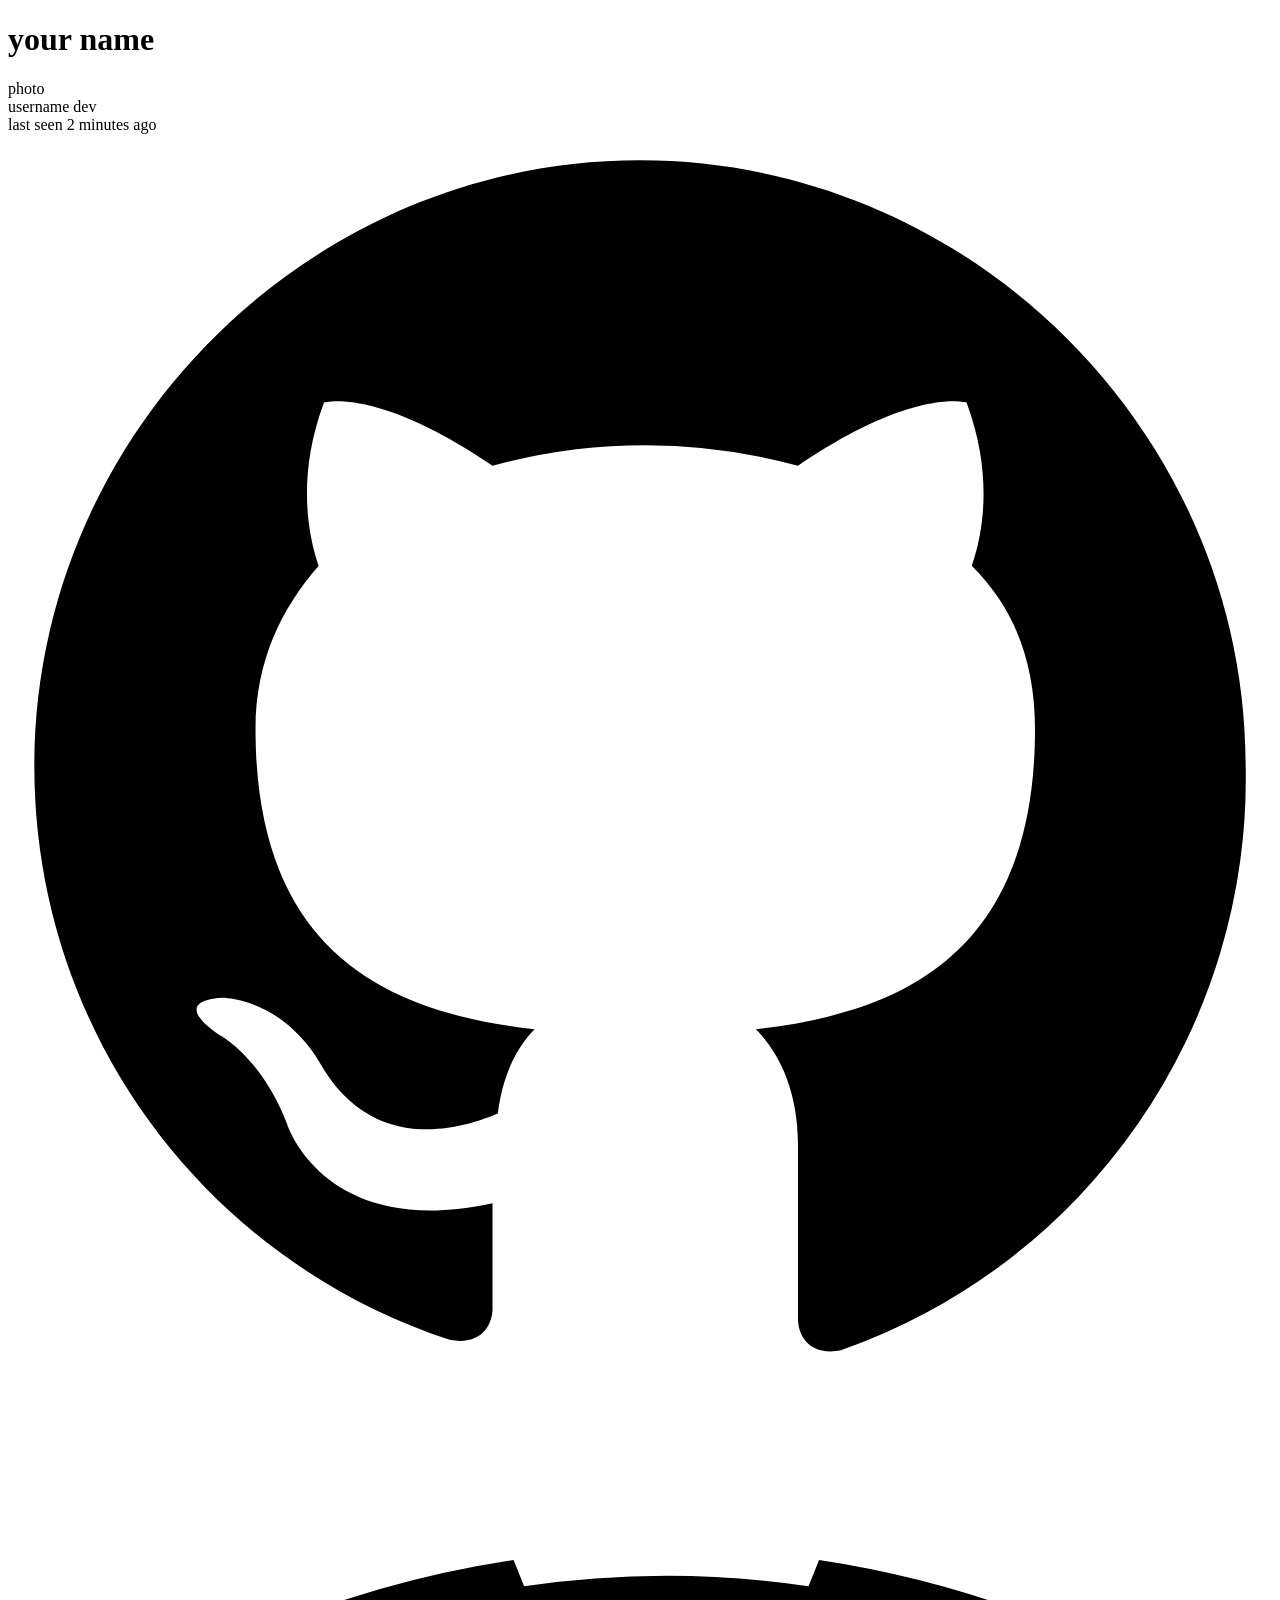
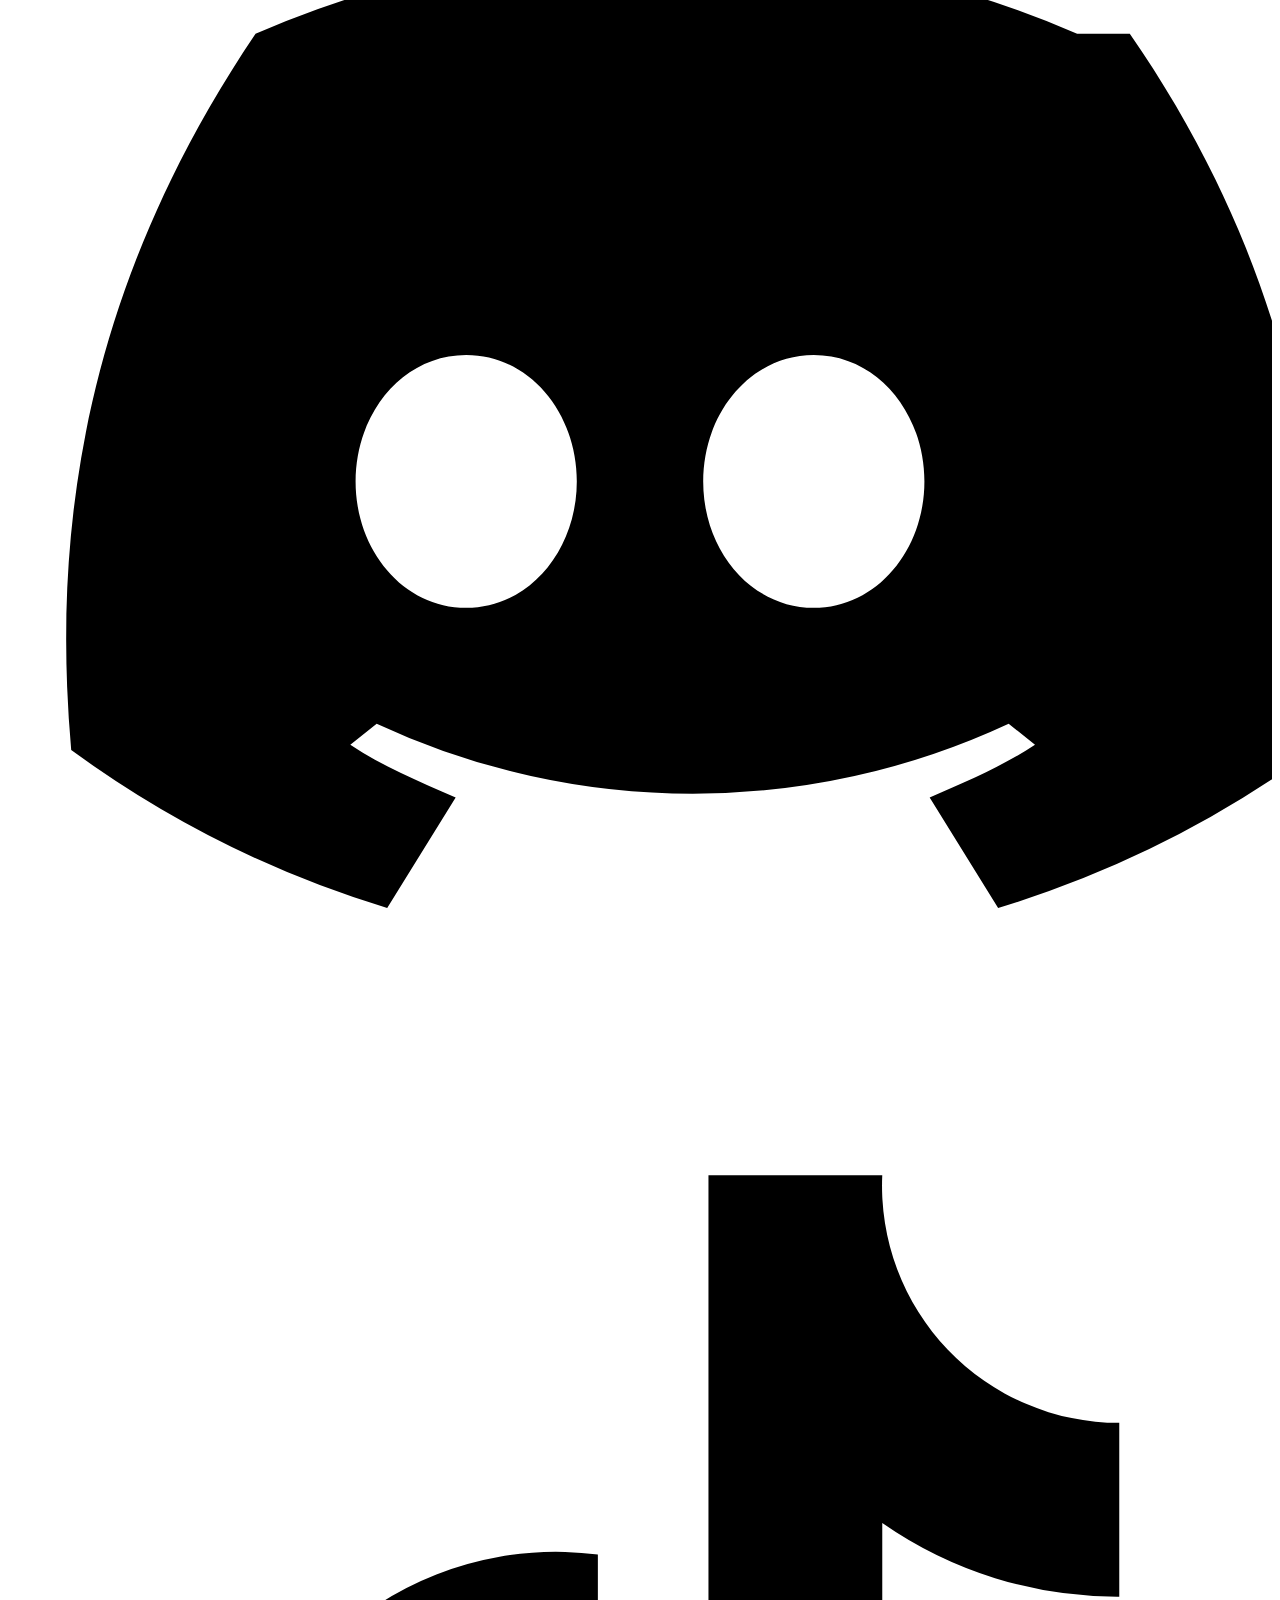
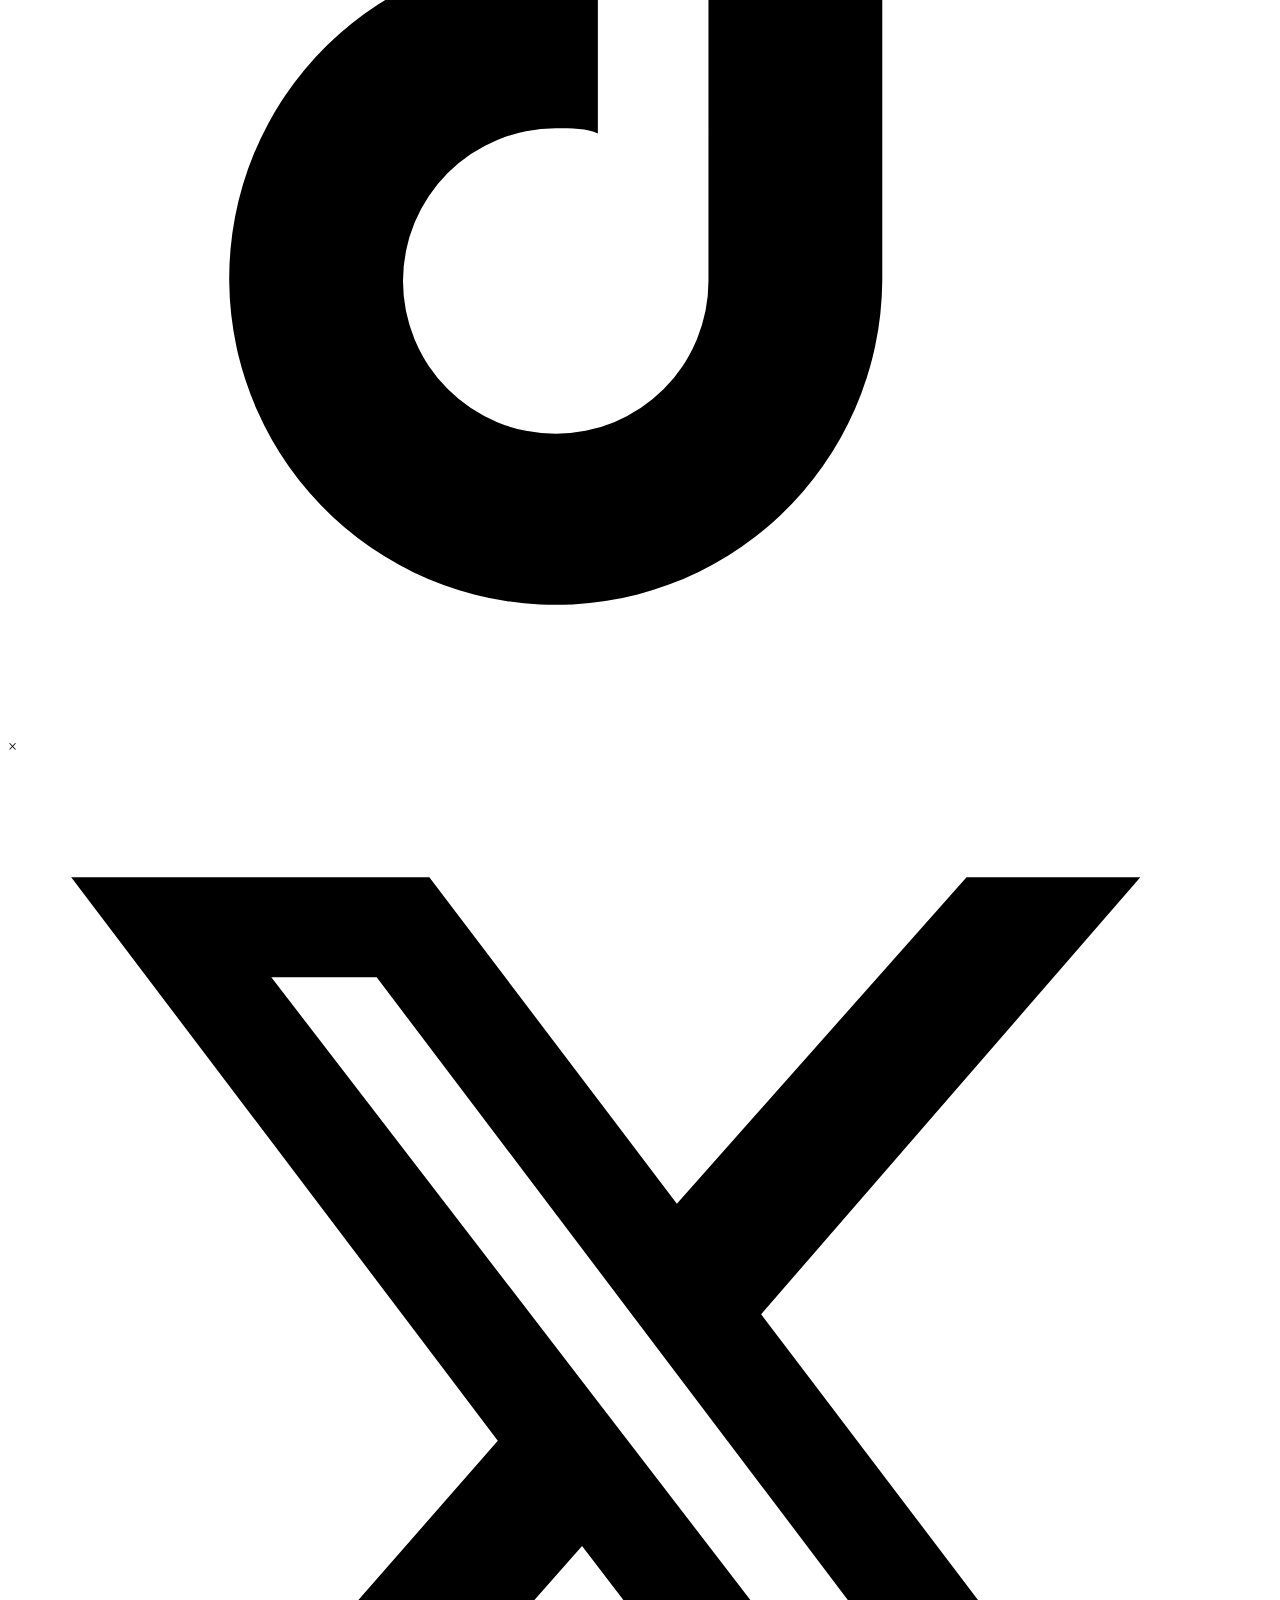
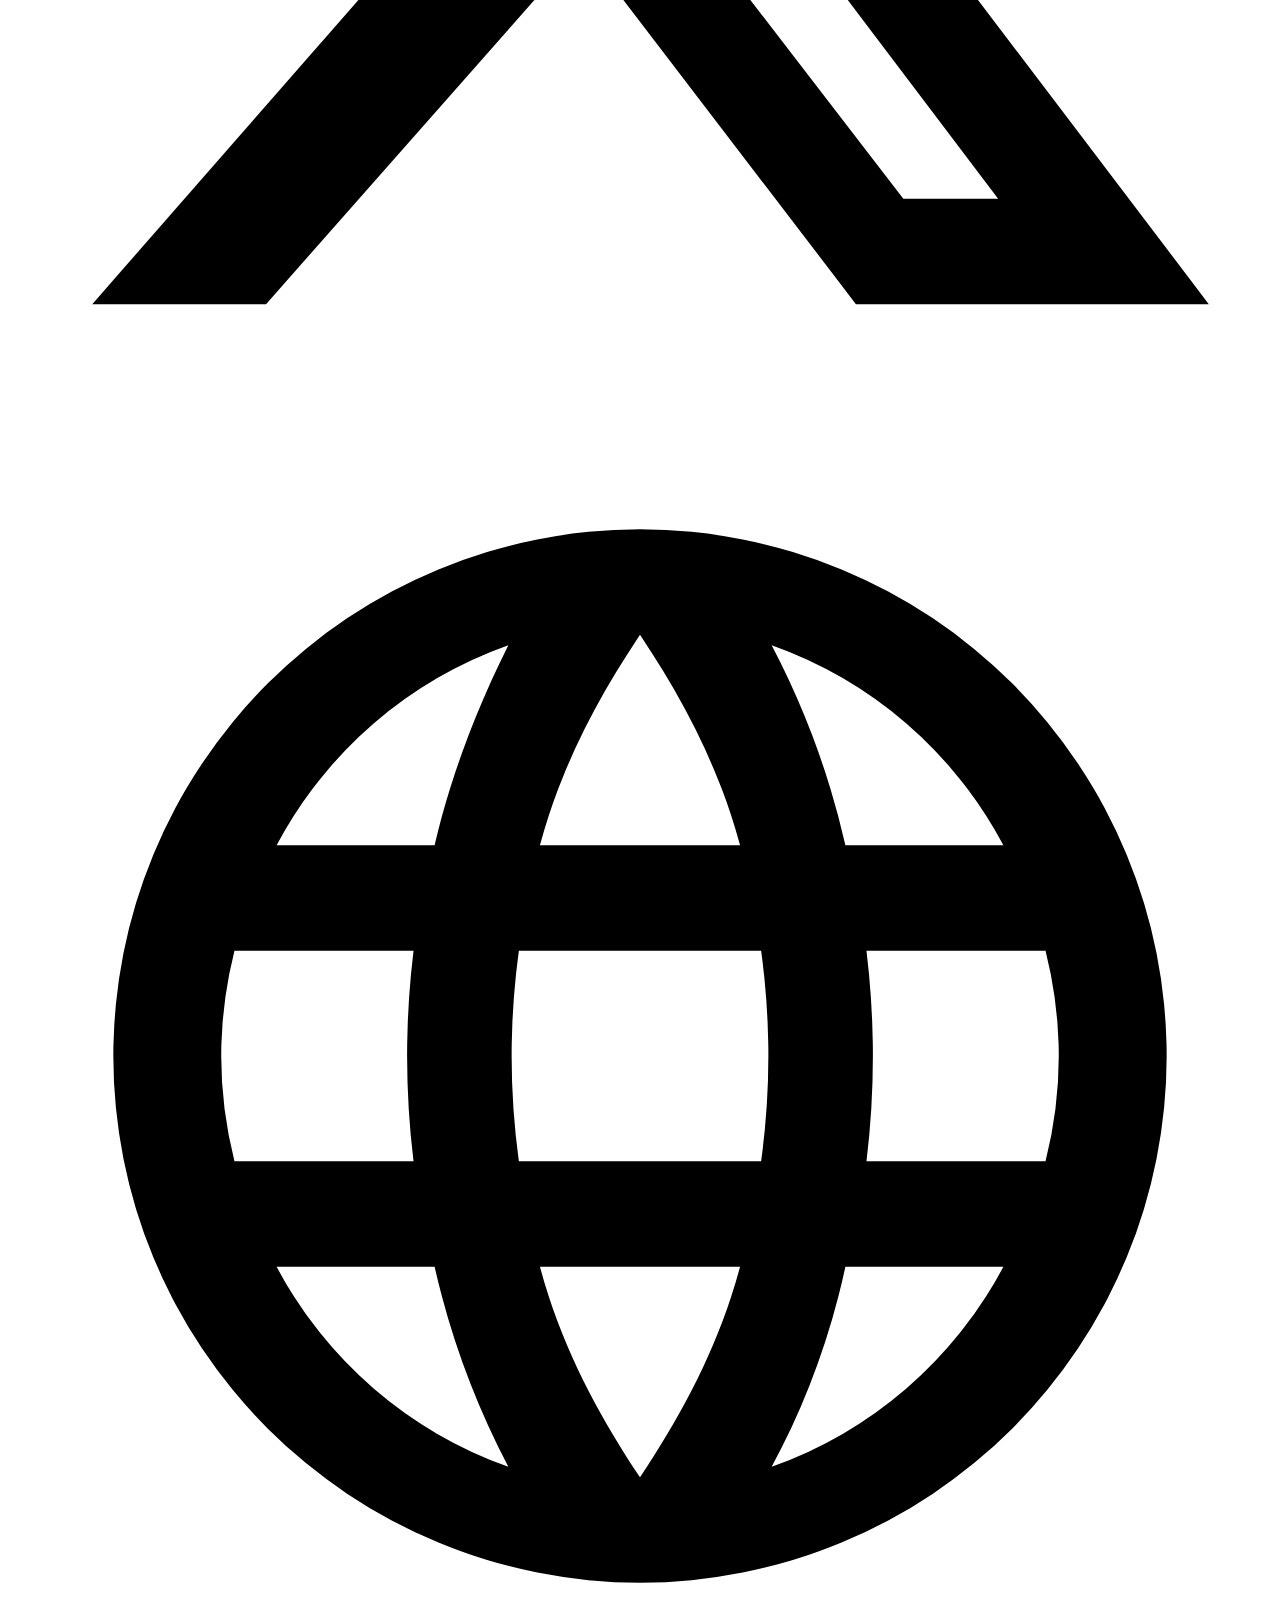
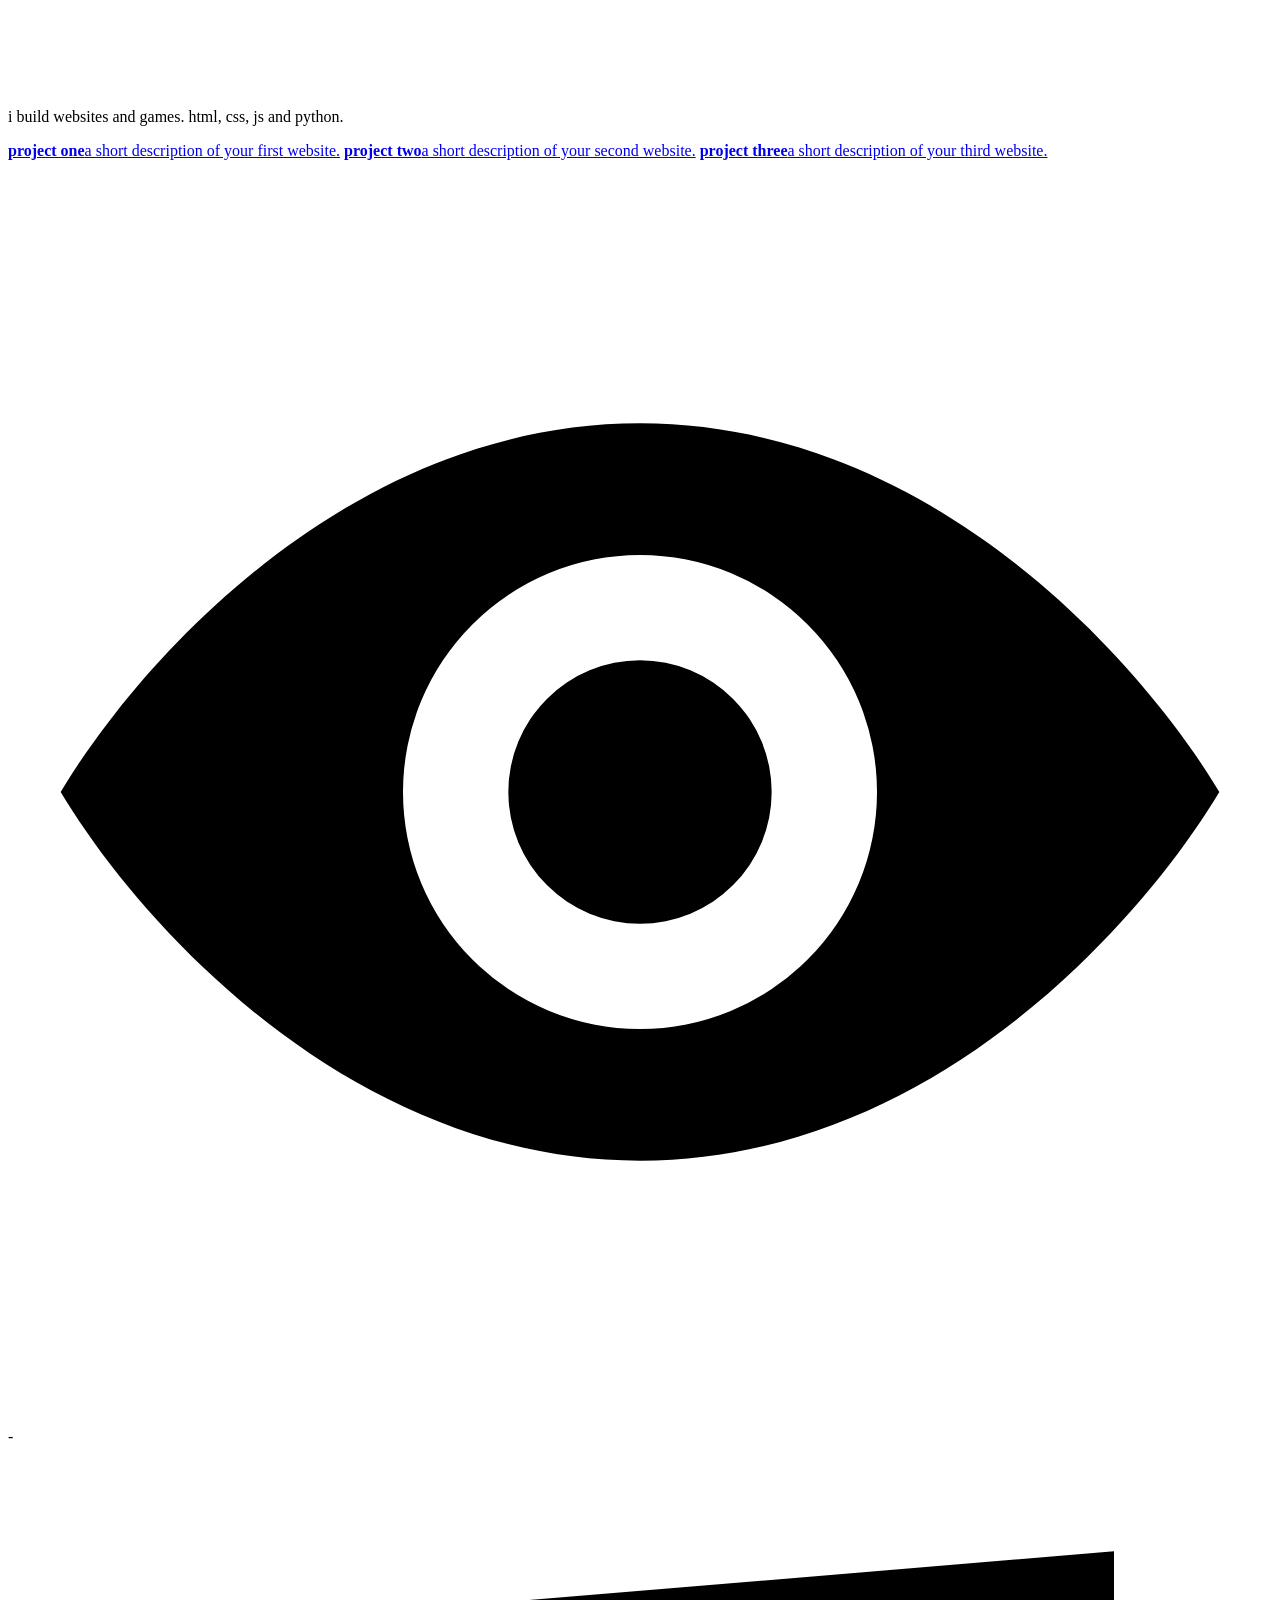
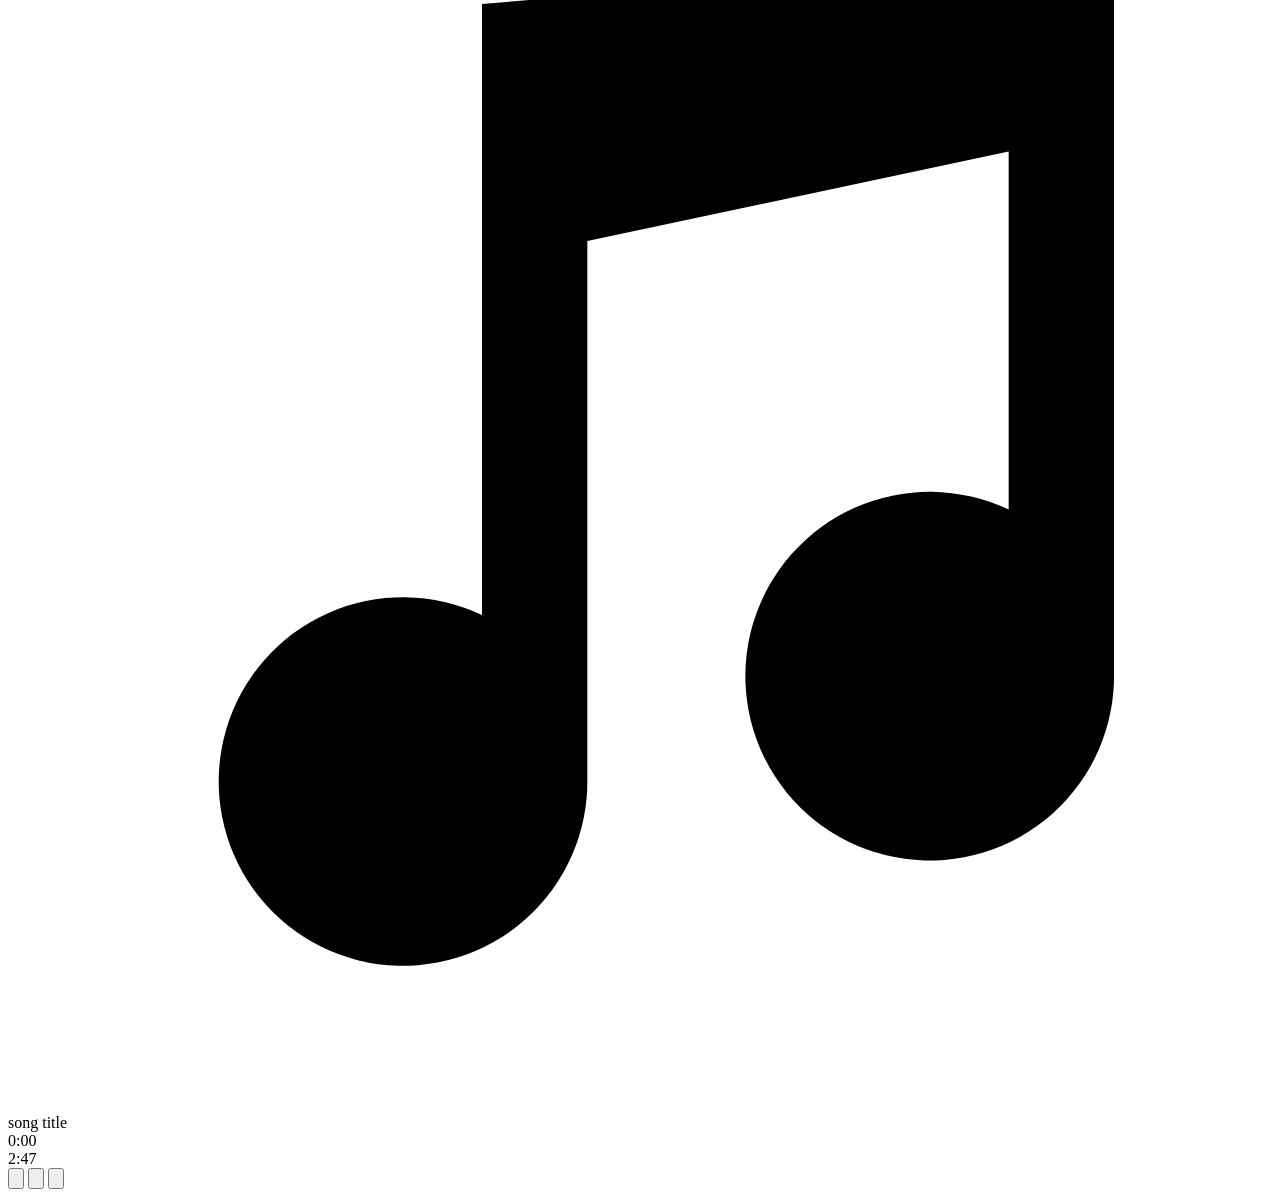
==== index.html @ 69d5894a "Update and rename My Portfolio.html to index.html" ====
<!DOCTYPE html>
<html lang="en">
<head>
<meta charset="utf-8">
<meta name="viewport" content="width=device-width, initial-scale=1, viewport-fit=cover">
<title>my portfolio</title>
<link rel="stylesheet" href="https://fonts.googleapis.com/css2?family=Outfit:wght@300;400;500;600&display=swap">
<link rel="stylesheet" href="style.css">
</head>
<body>
<main class="card">
  <h1>your name</h1>
  <div class="pill">
    <div class="av" role="img" aria-label="profile picture">photo<i></i></div>
    <div>
      <div class="nm">username <span class="badge">dev</span><span class="dia"></span></div>
      <div class="seen">last seen 2 minutes ago</div>
    </div>
  </div>
  <nav class="icons" aria-label="links">
    <a href="https://github.com/yourname" aria-label="GitHub"><svg viewBox="0 0 24 24"><path d="M12 .5C5.7.5.5 5.7.5 12c0 5.1 3.3 9.4 7.9 10.9.6.1.8-.3.8-.6v-2c-3.2.7-3.9-1.5-3.9-1.5-.5-1.3-1.3-1.7-1.3-1.7-1-.7.1-.7.1-.7 1.2.1 1.8 1.2 1.8 1.2 1 1.8 2.7 1.3 3.4 1 .1-.8.4-1.3.7-1.6-2.6-.3-5.3-1.3-5.3-5.7 0-1.3.5-2.3 1.2-3.1-.1-.3-.5-1.5.1-3.1 0 0 1-.3 3.2 1.2a11 11 0 0 1 5.8 0c2.2-1.5 3.2-1.2 3.2-1.2.6 1.6.2 2.8.1 3.1.8.8 1.2 1.8 1.2 3.1 0 4.4-2.7 5.4-5.3 5.7.4.4.8 1.1.8 2.2v3.3c0 .3.2.7.8.6A11.5 11.5 0 0 0 23.5 12C23.5 5.700 18.300.5 12 .5z"/></svg></a>
    <a href="https://discord.com/users/yourid" aria-label="Discord"><svg viewBox="0 0 24 24"><path d="M20.3 4.4A19.800 19.800 0 0 0 15.400 3l-.2.500a18.300 18.300 0 0 0-5.400 0L9.600 3a19.700 19.700 0 0 0-4.900 1.400C1.600 9 .8 13.500 1.200 18a20 20 0 0 0 6 3l1.300-2.100c-.7-.3-1.400-.6-2-1l.5-.4a14.200 14.200 0 0 0 12 0l.5.400c-.6.400-1.300.7-2 1l1.300 2.100a20 20 0 0 0 6-3c.5-5.200-.8-9.700-3.500-13.600zM8.700 15.300c-1.200 0-2.100-1.100-2.100-2.400s.9-2.400 2.100-2.400 2.100 1.100 2.100 2.400-.9 2.400-2.100 2.400zm6.600 0c-1.200 0-2.100-1.100-2.100-2.400s.9-2.400 2.100-2.400 2.100 1.100 2.100 2.400-.9 2.400-2.100 2.400z"/></svg></a>
    <a href="https://tiktok.com/@yourname" aria-label="TikTok"><svg viewBox="0 0 24 24"><path d="M16.600 2h-3.300v13.400a2.900 2.900 0 1 1-2.900-2.900c.3 0 .6 0 .8.100V9.200a6.200 6.200 0 1 0 5.400 6.200V8.600a7.800 7.800 0 0 0 4.500 1.400V6.700A4.500 4.500 0 0 1 16.600 2z"/></svg></a>
    <span class="sep" aria-hidden="true">×</span>
    <a href="https://x.com/yourname" aria-label="X"><svg viewBox="0 0 24 24"><path d="M18.200 2.300h3.300l-7.200 8.300 8.500 11.200h-6.700l-5.200-6.800-6 6.800H1.600l7.700-8.800L1.200 2.300h6.800l4.700 6.200 5.500-6.200zm-1.200 17.500h1.800L7 4.200H5l12 15.600z"/></svg></a>
    <a href="https://yoursite.com" aria-label="Website"><svg viewBox="0 0 24 24"><path d="M12 2a10 10 0 1 0 0 20 10 10 0 0 0 0-20zm6.900 6h-3a15.600 15.600 0 0 0-1.400-3.800A8 8 0 0 1 18.900 8zM12 4c.8 1.200 1.500 2.500 1.900 4h-3.800c.4-1.500 1.100-2.800 1.900-4zM4.300 14a8.200 8.200 0 0 1 0-4h3.400a16.500 16.500 0 0 0 0 4H4.300zm.8 2h3a15.600 15.600 0 0 0 1.400 3.800A8 8 0 0 1 5.100 16zm3-8h-3a8 8 0 0 1 4.400-3.800C8.900 5.400 8.400 6.700 8.100 8zM12 20c-.8-1.200-1.500-2.500-1.900-4h3.800c-.4 1.500-1.100 2.800-1.900 4zm2.300-6H9.700a14.700 14.700 0 0 1 0-4h4.600a14.700 14.700 0 0 1 0 4zm.2 5.800c.6-1.100 1.100-2.400 1.400-3.800h3a8 8 0 0 1-4.400 3.800zm1.800-5.800a16.500 16.500 0 0 0 0-4h3.400a8.200 8.200 0 0 1 0 4h-3.400z"/></svg></a>
  </nav>
  <p class="bio">i build websites and games. html, css, js and python.</p>
  <div class="projects">
    <a class="proj" href="https://example.com"><b>project one</b><span>a short description of your first website.</span></a>
    <a class="proj" href="https://example.com"><b>project two</b><span>a short description of your second website.</span></a>
    <a class="proj" href="https://example.com"><b>project three</b><span>a short description of your third website.</span></a>
  </div>
  <div class="views"><svg viewBox="0 0 24 24"><path d="M12 5C6.500 5 2.500 9.500 1 12c1.500 2.500 5.500 7 11 7s9.500-4.500 11-7c-1.500-2.500-5.500-7-11-7zm0 11.500a4.500 4.500 0 1 1 0-9 4.500 4.500 0 0 1 0 9zm0-7a2.500 2.500 0 1 0 0 5 2.500 2.500 0 0 0 0-5z"/></svg><span id="views">-</span></div>
</main>

<section class="player" aria-label="music player">
  <div class="art"><svg viewBox="0 0 24 24"><path d="M9 3v11.600A3.500 3.500 0 1 0 11 17.700V7.500l8-1.700v6.800A3.500 3.500 0 1 0 21 15.700V2L9 3z"/></svg></div>
  <div class="pm">
    <div class="title" id="track">song title</div>
    <div class="row">
      <span id="cur">0:00</span>
      <div class="bar" id="bar"><i id="fill"></i></div>
      <span id="dur">2:47</span>
      <div class="ctl">
        <button aria-label="Previous"><svg viewBox="0 0 24 24"><path d="M6 6h2v12H6zm3.500 6 8.500 6V6z"/></svg></button>
        <button class="pp" id="pp" aria-label="Play"><svg viewBox="0 0 24 24" id="ico"><path d="M8 5v14l11-7z"/></svg></button>
        <button aria-label="Next"><svg viewBox="0 0 24 24"><path d="M6 18l8.500-6L6 6zM16 6v12h2V6z"/></svg></button>
      </div>
    </div>
  </div>
  <!-- Put your song file in the src below (a link to an .mp3) -->
  <audio id="au" src=""></audio>
</section>

<script src="script.js"></script>
</body>
</html>
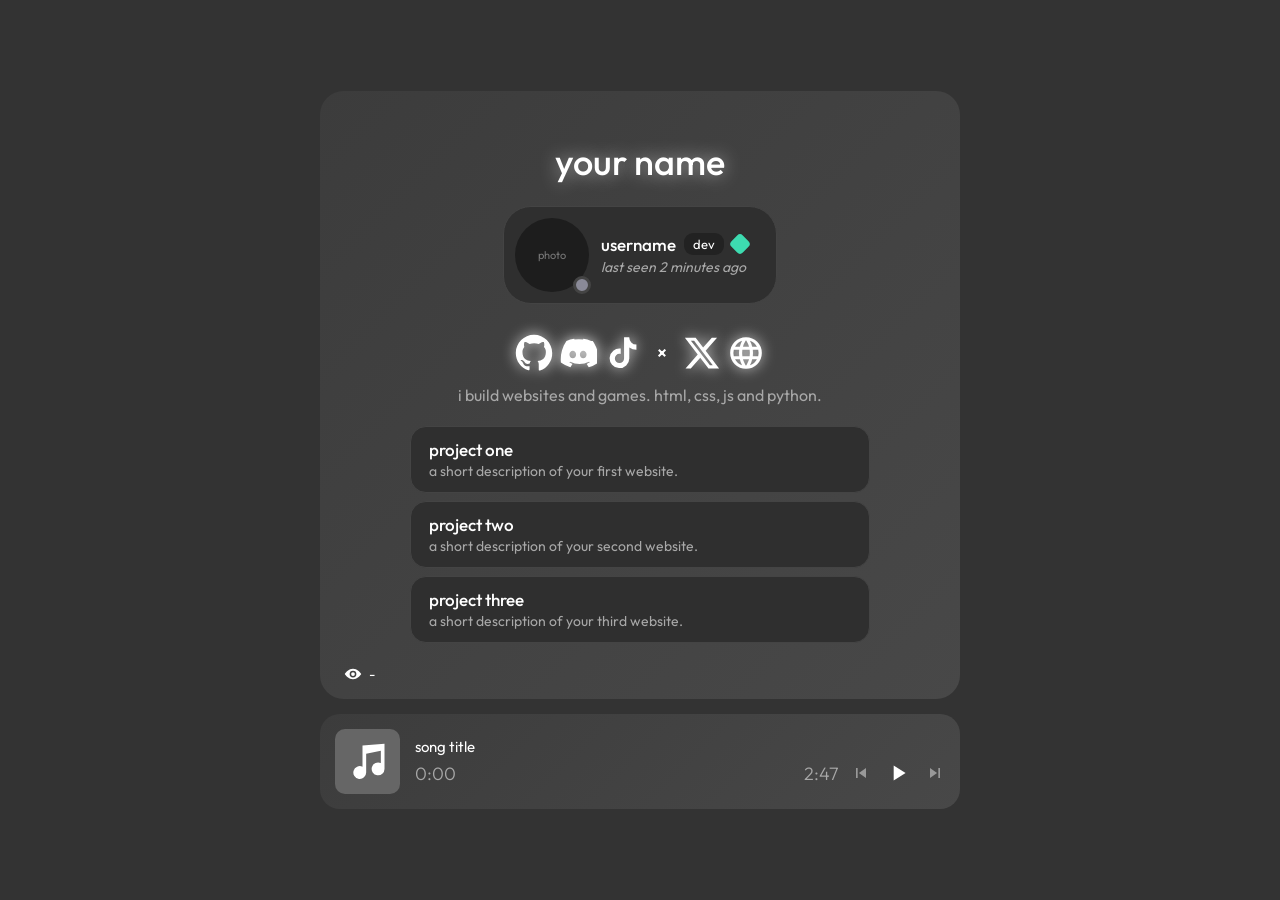
==== commit 0cd126ea: "Update index.html" ====
--- a/index.html
+++ b/index.html
@@ -49,7 +49,6 @@
       </div>
     </div>
   </div>
-  <!-- Put your song file in the src below (a link to an .mp3) -->
   <audio id="au" src=""></audio>
 </section>
 
--- a/style.css
+++ b/style.css
@@ -0,0 +1,44 @@
+:root{--bg:#333;--glass:linear-gradient(135deg,#3c3c3c,#484848);--pill:#2f2f2f;--text:#fff;--dim:#a8a8a8;--ok:#3ddbb0;
+box-sizing:border-box;padding-top:env(safe-area-inset-top,0px);padding-bottom:env(safe-area-inset-bottom,0px)}
+*,*::before,*::after{box-sizing:inherit}
+html{height:100%}
+body{margin:0;min-height:100%;background:var(--bg);color:var(--text);font-family:Outfit,system-ui,sans-serif;
+display:flex;flex-direction:column;align-items:center;justify-content:center;gap:15px;padding:24px;overflow-x:hidden}
+.star{position:fixed;border-radius:50%;background:#555;pointer-events:none}
+.card{position:relative;z-index:1;width:100%;max-width:640px;background:var(--glass);border-radius:24px;padding:48px 24px 16px;text-align:center}
+h1{margin:0 0 22px;font-size:36px;font-weight:500;text-shadow:0 0 18px rgba(255,255,255,.55)}
+.pill{display:inline-flex;align-items:center;gap:12px;background:var(--pill);border:1px solid #444;border-radius:28px;padding:11px 28px 11px 11px;text-align:left}
+.av{position:relative;width:74px;height:74px;border-radius:50%;background:#1d1d1d;display:flex;align-items:center;justify-content:center;color:#777;font-size:11px;flex:none}
+.av i{position:absolute;right:-2px;bottom:-2px;width:18px;height:18px;border-radius:50%;background:#8a8a98;border:3px solid #444}
+.nm{display:flex;align-items:center;gap:8px;font-weight:500;font-size:17px}
+.badge{background:#222;border-radius:9px;padding:3px 9px;font-size:13px;font-weight:400}
+.dia{width:16px;height:16px;background:var(--ok);transform:rotate(45deg);border-radius:4px}
+.seen{margin-top:3px;font-size:14px;font-style:italic;color:var(--dim)}
+.icons{display:flex;justify-content:center;align-items:center;gap:6px;margin:30px 0 12px}
+.icons a{width:38px;height:38px;display:flex;align-items:center;justify-content:center;border-radius:10px;
+filter:drop-shadow(0 0 7px rgba(255,255,255,.8));transition:transform .15s}
+.icons a:hover{transform:scale(1.12)}
+.icons svg{width:100%;height:100%;fill:#fff}
+.sep{margin:0 10px;font-size:18px;font-weight:600}
+a:focus-visible,button:focus-visible{outline:2px solid #fff;outline-offset:3px}
+.bio{margin:0 auto 20px;max-width:420px;color:var(--dim);font-size:16px;line-height:1.4}
+.projects{display:grid;gap:8px;max-width:460px;margin:0 auto 22px;text-align:left}
+.proj{display:block;text-decoration:none;color:inherit;background:var(--pill);border-radius:16px;padding:12px 18px;border:1px solid #444;transition:border-color .15s,background .15s}
+.proj:hover{border-color:#999;background:#383838}
+.proj b{font-weight:500;font-size:17px}
+.proj span{display:block;margin-top:2px;color:var(--dim);font-size:14px}
+.views{display:flex;align-items:center;gap:7px;font-size:14px;text-align:left}
+.views svg{width:18px;height:18px;fill:#fff}
+.player{position:relative;z-index:1;width:100%;max-width:640px;background:var(--glass);border-radius:20px;padding:15px;display:flex;gap:15px;align-items:center}
+.art{width:65px;height:65px;border-radius:10px;background:#666;display:flex;align-items:center;justify-content:center;flex:none}
+.art svg{width:44px;height:44px;fill:#fff}
+.pm{flex:1;min-width:0}
+.title{font-size:15px;margin-bottom:4px}
+.row{display:flex;align-items:center;gap:12px;color:var(--dim);font-size:18px;font-weight:300}
+.bar{flex:1;height:2px;background:#777;position:relative;cursor:pointer;padding:6px 0;background-clip:content-box}
+.bar i{position:absolute;left:0;top:5px;height:4px;width:0;background:#fff;border-radius:2px}
+.ctl{display:flex;align-items:center;gap:14px}
+.ctl button{background:none;border:0;padding:0;cursor:pointer;color:#999;display:flex}
+.ctl svg{width:20px;height:20px;fill:currentColor}
+.ctl .pp{color:#fff}.ctl .pp svg{width:26px;height:26px}
+@media(max-width:520px){.row{font-size:14px;gap:8px}.ctl{gap:8px}.pill{padding-right:18px}}
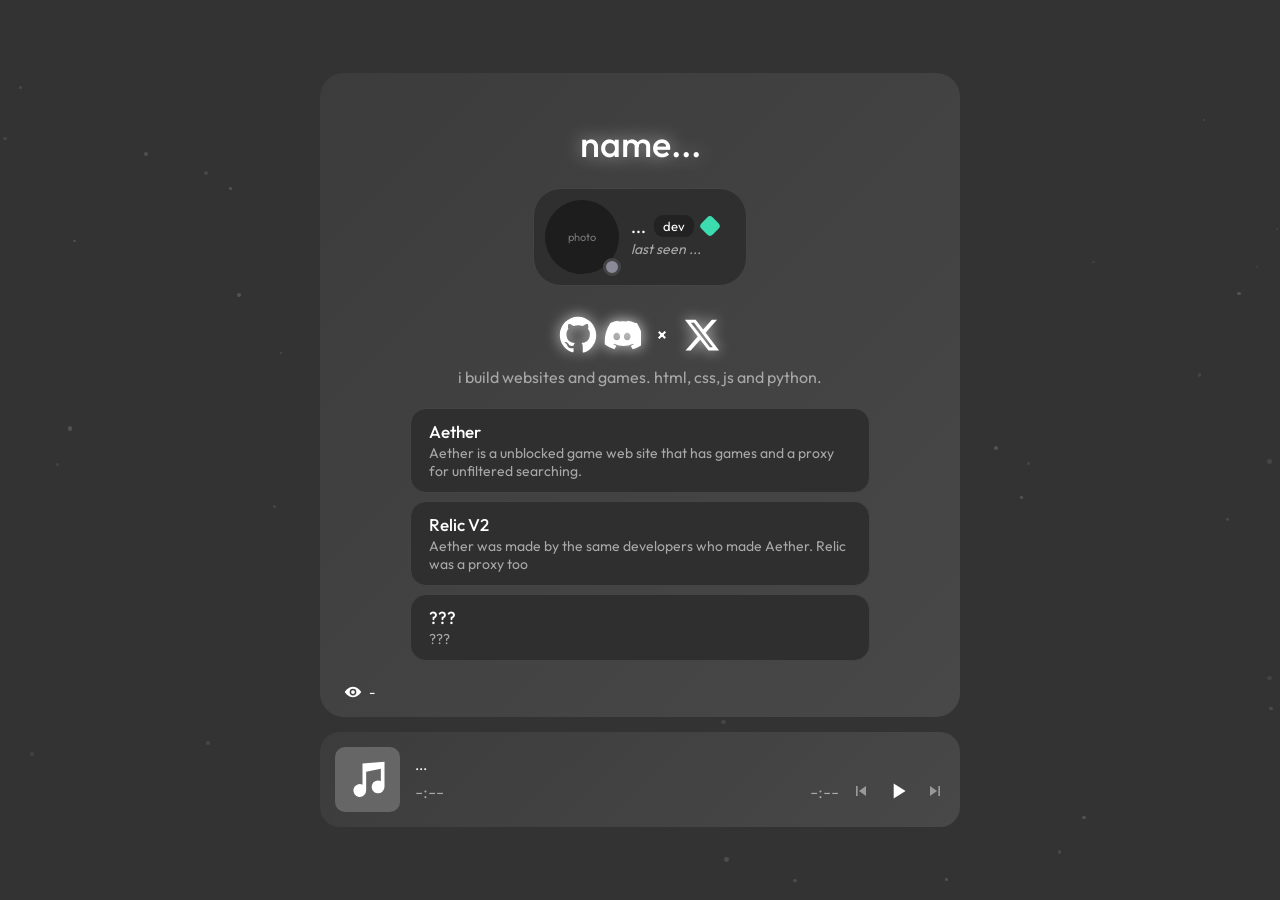
==== commit 6382e3eb: "Update index.html" ====
--- a/index.html
+++ b/index.html
@@ -9,27 +9,26 @@
 </head>
 <body>
 <main class="card">
-  <h1>your name</h1>
+  <h1>name...</h1>
   <div class="pill">
     <div class="av" role="img" aria-label="profile picture">photo<i></i></div>
     <div>
-      <div class="nm">username <span class="badge">dev</span><span class="dia"></span></div>
-      <div class="seen">last seen 2 minutes ago</div>
+      <div class="nm">... <span class="badge">dev</span><span class="dia"></span></div>
+      <div class="seen">last seen ...</div>
     </div>
   </div>
   <nav class="icons" aria-label="links">
-    <a href="https://github.com/yourname" aria-label="GitHub"><svg viewBox="0 0 24 24"><path d="M12 .5C5.7.5.5 5.7.5 12c0 5.1 3.3 9.4 7.9 10.9.6.1.8-.3.8-.6v-2c-3.2.7-3.9-1.5-3.9-1.5-.5-1.3-1.3-1.7-1.3-1.7-1-.7.1-.7.1-.7 1.2.1 1.8 1.2 1.8 1.2 1 1.8 2.7 1.3 3.4 1 .1-.8.4-1.3.7-1.6-2.6-.3-5.3-1.3-5.3-5.7 0-1.3.5-2.3 1.2-3.1-.1-.3-.5-1.5.1-3.1 0 0 1-.3 3.2 1.2a11 11 0 0 1 5.8 0c2.2-1.5 3.2-1.2 3.2-1.2.6 1.6.2 2.8.1 3.1.8.8 1.2 1.8 1.2 3.1 0 4.4-2.7 5.4-5.3 5.7.4.4.8 1.1.8 2.2v3.3c0 .3.2.7.8.6A11.5 11.5 0 0 0 23.5 12C23.5 5.700 18.300.5 12 .5z"/></svg></a>
-    <a href="https://discord.com/users/yourid" aria-label="Discord"><svg viewBox="0 0 24 24"><path d="M20.3 4.4A19.800 19.800 0 0 0 15.400 3l-.2.500a18.300 18.300 0 0 0-5.400 0L9.600 3a19.700 19.700 0 0 0-4.900 1.400C1.600 9 .8 13.500 1.200 18a20 20 0 0 0 6 3l1.300-2.100c-.7-.3-1.400-.6-2-1l.5-.4a14.200 14.200 0 0 0 12 0l.5.400c-.6.400-1.300.7-2 1l1.300 2.100a20 20 0 0 0 6-3c.5-5.200-.8-9.700-3.500-13.600zM8.700 15.300c-1.200 0-2.100-1.100-2.100-2.400s.9-2.400 2.100-2.400 2.100 1.100 2.100 2.400-.9 2.400-2.100 2.400zm6.600 0c-1.200 0-2.100-1.100-2.100-2.400s.9-2.400 2.100-2.400 2.100 1.100 2.100 2.400-.9 2.400-2.100 2.400z"/></svg></a>
-    <a href="https://tiktok.com/@yourname" aria-label="TikTok"><svg viewBox="0 0 24 24"><path d="M16.600 2h-3.300v13.400a2.900 2.900 0 1 1-2.900-2.900c.3 0 .6 0 .8.100V9.200a6.200 6.200 0 1 0 5.400 6.200V8.600a7.800 7.800 0 0 0 4.500 1.400V6.700A4.500 4.500 0 0 1 16.600 2z"/></svg></a>
+    <a href="https://github.com/aanzodev" aria-label="GitHub"><svg viewBox="0 0 24 24"><path d="M12 .5C5.7.5.5 5.7.5 12c0 5.1 3.3 9.4 7.9 10.9.6.1.8-.3.8-.6v-2c-3.2.7-3.9-1.5-3.9-1.5-.5-1.3-1.3-1.7-1.3-1.7-1-.7.1-.7.1-.7 1.2.1 1.8 1.2 1.8 1.2 1 1.8 2.7 1.3 3.4 1 .1-.8.4-1.3.7-1.6-2.6-.3-5.3-1.3-5.3-5.7 0-1.3.5-2.3 1.2-3.1-.1-.3-.5-1.5.1-3.1 0 0 1-.3 3.2 1.2a11 11 0 0 1 5.8 0c2.2-1.5 3.2-1.2 3.2-1.2.6 1.6.2 2.8.1 3.1.8.8 1.2 1.8 1.2 3.1 0 4.4-2.7 5.4-5.3 5.7.4.4.8 1.1.8 2.2v3.3c0 .3.2.7.8.6A11.5 11.5 0 0 0 23.5 12C23.5 5.700 18.300.5 12 .5z"/></svg></a>
+    <a href="https://discord.com/users/1387162307385233408" aria-label="Discord"><svg viewBox="0 0 24 24"><path d="M20.3 4.4A19.800 19.800 0 0 0 15.400 3l-.2.500a18.300 18.300 0 0 0-5.400 0L9.600 3a19.700 19.700 0 0 0-4.900 1.400C1.600 9 .8 13.500 1.200 18a20 20 0 0 0 6 3l1.300-2.100c-.7-.3-1.400-.6-2-1l.5-.4a14.200 14.200 0 0 0 12 0l.5.400c-.6.400-1.300.7-2 1l1.300 2.100a20 20 0 0 0 6-3c.5-5.200-.8-9.700-3.500-13.600zM8.700 15.300c-1.200 0-2.100-1.100-2.100-2.400s.9-2.400 2.100-2.400 2.100 1.100 2.100 2.400-.9 2.400-2.100 2.400zm6.600 0c-1.200 0-2.100-1.100-2.100-2.400s.9-2.400 2.100-2.400 2.100 1.100 2.100 2.400-.9 2.400-2.100 2.400z"/></svg></a>
     <span class="sep" aria-hidden="true">×</span>
-    <a href="https://x.com/yourname" aria-label="X"><svg viewBox="0 0 24 24"><path d="M18.200 2.300h3.300l-7.200 8.300 8.500 11.200h-6.700l-5.200-6.800-6 6.800H1.600l7.700-8.800L1.200 2.300h6.800l4.700 6.200 5.500-6.200zm-1.200 17.500h1.800L7 4.200H5l12 15.600z"/></svg></a>
-    <a href="https://yoursite.com" aria-label="Website"><svg viewBox="0 0 24 24"><path d="M12 2a10 10 0 1 0 0 20 10 10 0 0 0 0-20zm6.900 6h-3a15.600 15.600 0 0 0-1.400-3.800A8 8 0 0 1 18.900 8zM12 4c.8 1.200 1.500 2.500 1.900 4h-3.800c.4-1.500 1.100-2.800 1.900-4zM4.300 14a8.200 8.200 0 0 1 0-4h3.400a16.500 16.500 0 0 0 0 4H4.300zm.8 2h3a15.600 15.600 0 0 0 1.400 3.800A8 8 0 0 1 5.100 16zm3-8h-3a8 8 0 0 1 4.400-3.800C8.900 5.400 8.400 6.700 8.100 8zM12 20c-.8-1.200-1.500-2.500-1.900-4h3.800c-.4 1.500-1.100 2.800-1.900 4zm2.300-6H9.700a14.700 14.700 0 0 1 0-4h4.600a14.700 14.700 0 0 1 0 4zm.2 5.800c.6-1.100 1.100-2.400 1.400-3.800h3a8 8 0 0 1-4.400 3.800zm1.800-5.800a16.500 16.500 0 0 0 0-4h3.400a8.200 8.200 0 0 1 0 4h-3.400z"/></svg></a>
-  </nav>
+    <a href="https://x.com/_Aanzo" aria-label="X"><svg viewBox="0 0 24 24"><path d="M18.200 2.300h3.300l-7.200 8.300 8.500 11.200h-6.700l-5.200-6.800-6 6.800H1.600l7.700-8.800L1.200 2.300h6.800l4.700 6.200 5.500-6.200zm-1.200 17.500h1.800L7 4.200H5l12 15.600z"/></svg></a>  </nav>
   <p class="bio">i build websites and games. html, css, js and python.</p>
   <div class="projects">
-    <a class="proj" href="https://example.com"><b>project one</b><span>a short description of your first website.</span></a>
-    <a class="proj" href="https://example.com"><b>project two</b><span>a short description of your second website.</span></a>
-    <a class="proj" href="https://example.com"><b>project three</b><span>a short description of your third website.</span></a>
+    <a class="proj" href="https://testgradesstudy.org/"><b>Aether</b><span>Aether is a unblocked game web
+    site that has games and a proxy for unfiltered searching.</span></a>
+    <a class="proj" href="https://relicofficial.shop/"><b>Relic V2</b><span>Aether was made by the same developers who made Aether. Relic
+    was a proxy too</span></a>
+    <a class="proj" href="https://example.com"><b>???</b><span>???</span></a>
   </div>
   <div class="views"><svg viewBox="0 0 24 24"><path d="M12 5C6.500 5 2.500 9.500 1 12c1.500 2.500 5.500 7 11 7s9.500-4.500 11-7c-1.500-2.500-5.500-7-11-7zm0 11.500a4.500 4.500 0 1 1 0-9 4.500 4.500 0 0 1 0 9zm0-7a2.500 2.500 0 1 0 0 5 2.500 2.500 0 0 0 0-5z"/></svg><span id="views">-</span></div>
 </main>
@@ -37,11 +36,11 @@
 <section class="player" aria-label="music player">
   <div class="art"><svg viewBox="0 0 24 24"><path d="M9 3v11.600A3.500 3.500 0 1 0 11 17.700V7.500l8-1.700v6.800A3.500 3.500 0 1 0 21 15.700V2L9 3z"/></svg></div>
   <div class="pm">
-    <div class="title" id="track">song title</div>
+    <div class="title" id="track">...</div>
     <div class="row">
-      <span id="cur">0:00</span>
+      <span id="cur">-:--</span>
       <div class="bar" id="bar"><i id="fill"></i></div>
-      <span id="dur">2:47</span>
+      <span id="dur">-:--</span>
       <div class="ctl">
         <button aria-label="Previous"><svg viewBox="0 0 24 24"><path d="M6 6h2v12H6zm3.500 6 8.500 6V6z"/></svg></button>
         <button class="pp" id="pp" aria-label="Play"><svg viewBox="0 0 24 24" id="ico"><path d="M8 5v14l11-7z"/></svg></button>
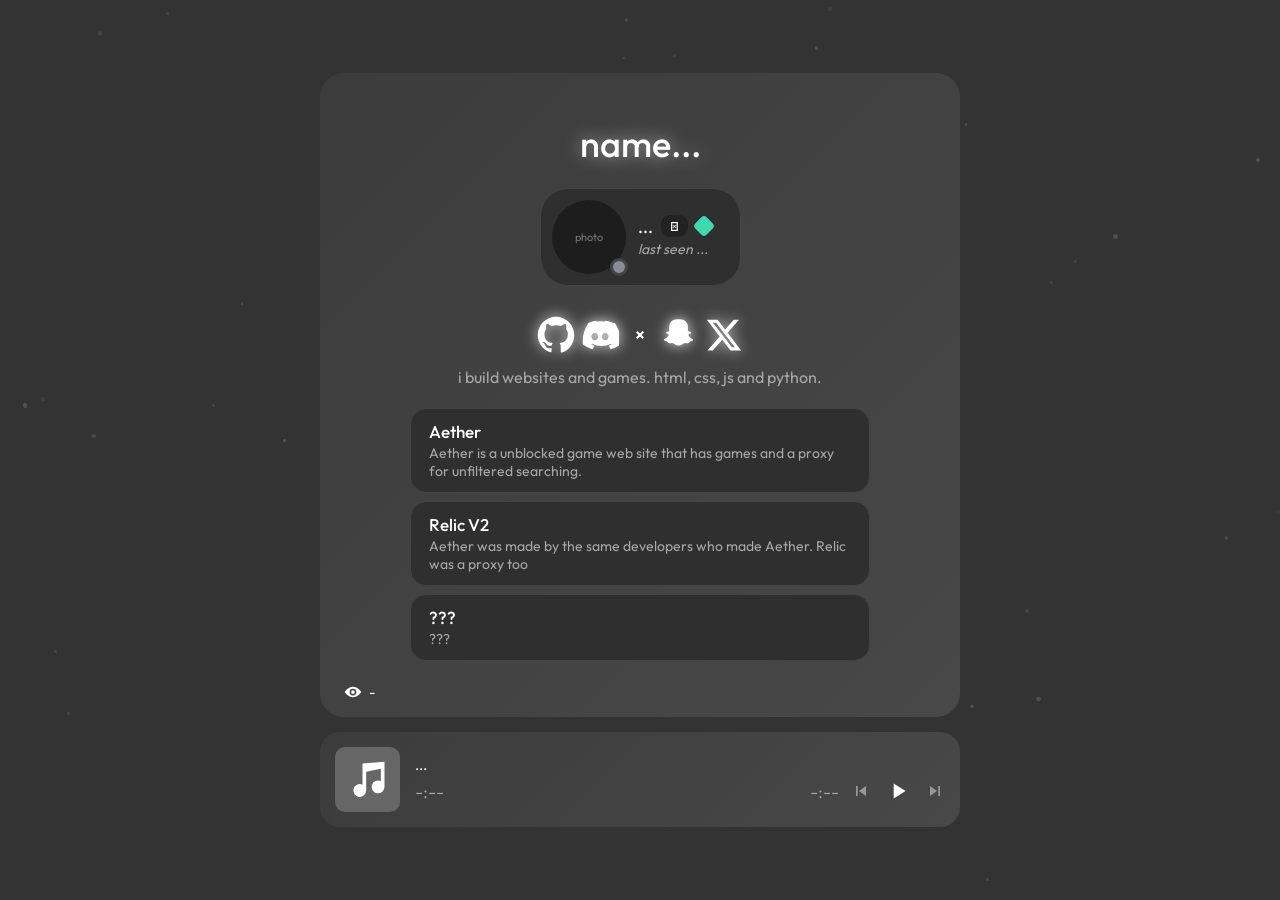
==== commit 3640ded9: "Update index.html" ====
--- a/index.html
+++ b/index.html
@@ -13,7 +13,7 @@
   <div class="pill">
     <div class="av" role="img" aria-label="profile picture">photo<i></i></div>
     <div>
-      <div class="nm">... <span class="badge">dev</span><span class="dia"></span></div>
+      <div class="nm">... <span class="badge">𖤐</span><span class="dia"></span></div>
       <div class="seen">last seen ...</div>
     </div>
   </div>
@@ -21,6 +21,7 @@
     <a href="https://github.com/aanzodev" aria-label="GitHub"><svg viewBox="0 0 24 24"><path d="M12 .5C5.7.5.5 5.7.5 12c0 5.1 3.3 9.4 7.9 10.9.6.1.8-.3.8-.6v-2c-3.2.7-3.9-1.5-3.9-1.5-.5-1.3-1.3-1.7-1.3-1.7-1-.7.1-.7.1-.7 1.2.1 1.8 1.2 1.8 1.2 1 1.8 2.7 1.3 3.4 1 .1-.8.4-1.3.7-1.6-2.6-.3-5.3-1.3-5.3-5.7 0-1.3.5-2.3 1.2-3.1-.1-.3-.5-1.5.1-3.1 0 0 1-.3 3.2 1.2a11 11 0 0 1 5.8 0c2.2-1.5 3.2-1.2 3.2-1.2.6 1.6.2 2.8.1 3.1.8.8 1.2 1.8 1.2 3.1 0 4.4-2.7 5.4-5.3 5.7.4.4.8 1.1.8 2.2v3.3c0 .3.2.7.8.6A11.5 11.5 0 0 0 23.5 12C23.5 5.700 18.300.5 12 .5z"/></svg></a>
     <a href="https://discord.com/users/1387162307385233408" aria-label="Discord"><svg viewBox="0 0 24 24"><path d="M20.3 4.4A19.800 19.800 0 0 0 15.400 3l-.2.500a18.300 18.300 0 0 0-5.400 0L9.600 3a19.700 19.700 0 0 0-4.900 1.400C1.600 9 .8 13.500 1.200 18a20 20 0 0 0 6 3l1.300-2.100c-.7-.3-1.400-.6-2-1l.5-.4a14.200 14.200 0 0 0 12 0l.5.400c-.6.400-1.300.7-2 1l1.300 2.100a20 20 0 0 0 6-3c.5-5.200-.8-9.700-3.500-13.600zM8.700 15.300c-1.200 0-2.100-1.100-2.100-2.400s.9-2.400 2.100-2.400 2.100 1.100 2.100 2.400-.9 2.400-2.100 2.400zm6.600 0c-1.200 0-2.100-1.100-2.100-2.400s.9-2.400 2.100-2.400 2.100 1.100 2.100 2.400-.9 2.400-2.100 2.400z"/></svg></a>
     <span class="sep" aria-hidden="true">×</span>
+    <a href="https://snapchat.com/add/aazzzok" aria-label="Snapchat"><svg viewBox="0 0 24 24"><path d="M12 2c3 0 5 2.200 5 5v2.500c.4.300 1 .5 1.600.6.500.100.500.800 0 .900-.700.200-1.200.500-1.400.800.600 1.400 1.600 2.300 2.800 2.800.400.200.400.800-.100 1-.600.200-1.200.300-1.700.500-.200.400-.400.800-.800 1-.700.300-1.600-.200-2.400-.100-.900.100-1.800 1.600-3.900 1.600s-3-1.500-3.900-1.600c-.800-.100-1.700.400-2.400.100-.400-.200-.600-.600-.800-1-.500-.200-1.100-.300-1.700-.500-.500-.200-.500-.800-.100-1 1.200-.500 2.200-1.400 2.800-2.800-.200-.300-.700-.600-1.400-.800-.500-.100-.500-.800 0-.900.600-.100 1.200-.300 1.600-.600V7c0-2.800 2-5 5-5z"/></svg></a>
     <a href="https://x.com/_Aanzo" aria-label="X"><svg viewBox="0 0 24 24"><path d="M18.200 2.300h3.300l-7.200 8.300 8.500 11.200h-6.700l-5.200-6.800-6 6.800H1.600l7.700-8.800L1.200 2.300h6.800l4.700 6.200 5.500-6.200zm-1.200 17.500h1.800L7 4.200H5l12 15.600z"/></svg></a>  </nav>
   <p class="bio">i build websites and games. html, css, js and python.</p>
   <div class="projects">
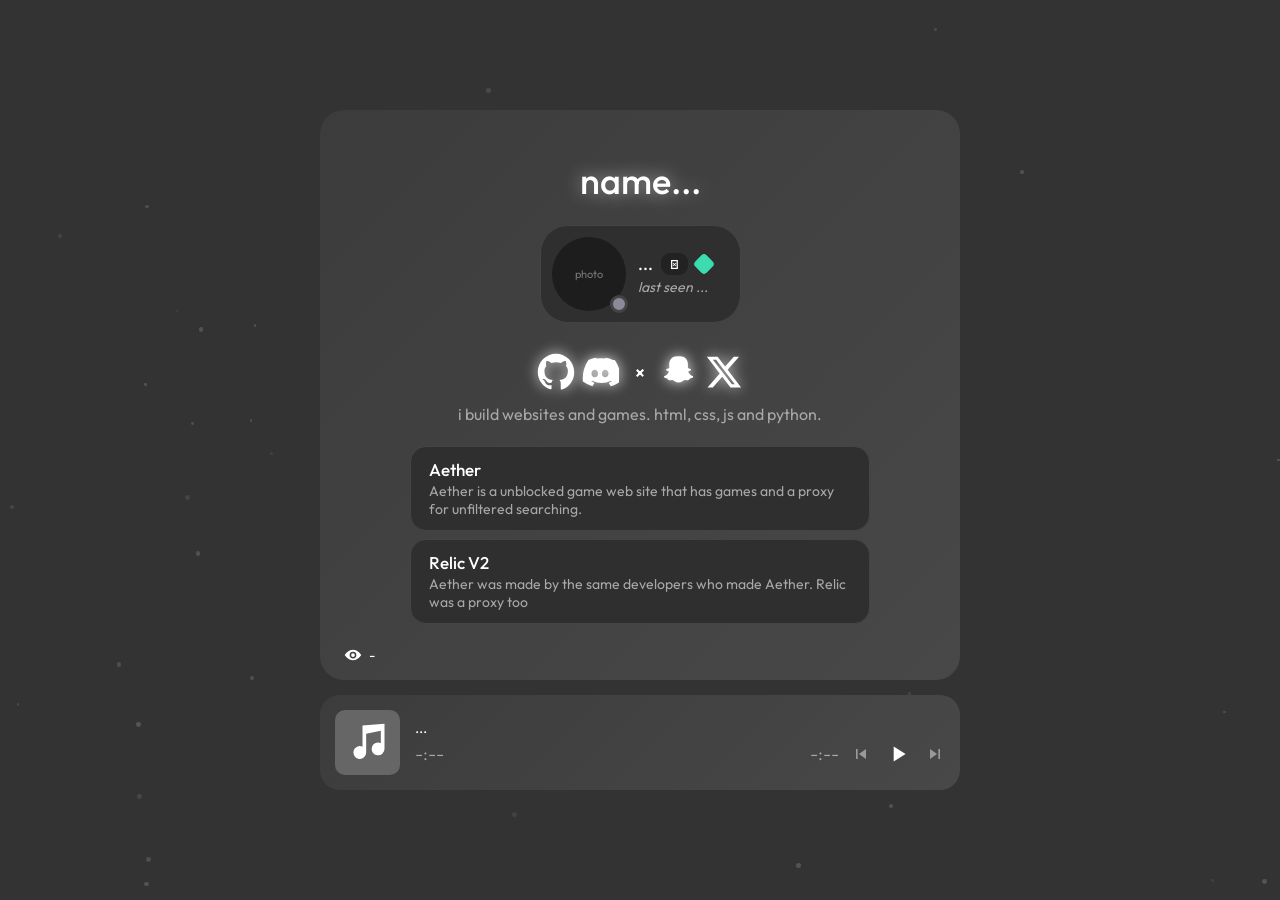
==== commit 090e596c: "Update index.html" ====
--- a/index.html
+++ b/index.html
@@ -29,7 +29,6 @@
     site that has games and a proxy for unfiltered searching.</span></a>
     <a class="proj" href="https://relicofficial.shop/"><b>Relic V2</b><span>Aether was made by the same developers who made Aether. Relic
     was a proxy too</span></a>
-    <a class="proj" href="https://example.com"><b>???</b><span>???</span></a>
   </div>
   <div class="views"><svg viewBox="0 0 24 24"><path d="M12 5C6.500 5 2.500 9.500 1 12c1.500 2.500 5.500 7 11 7s9.500-4.500 11-7c-1.500-2.500-5.500-7-11-7zm0 11.500a4.500 4.500 0 1 1 0-9 4.500 4.500 0 0 1 0 9zm0-7a2.500 2.500 0 1 0 0 5 2.500 2.500 0 0 0 0-5z"/></svg><span id="views">-</span></div>
 </main>
